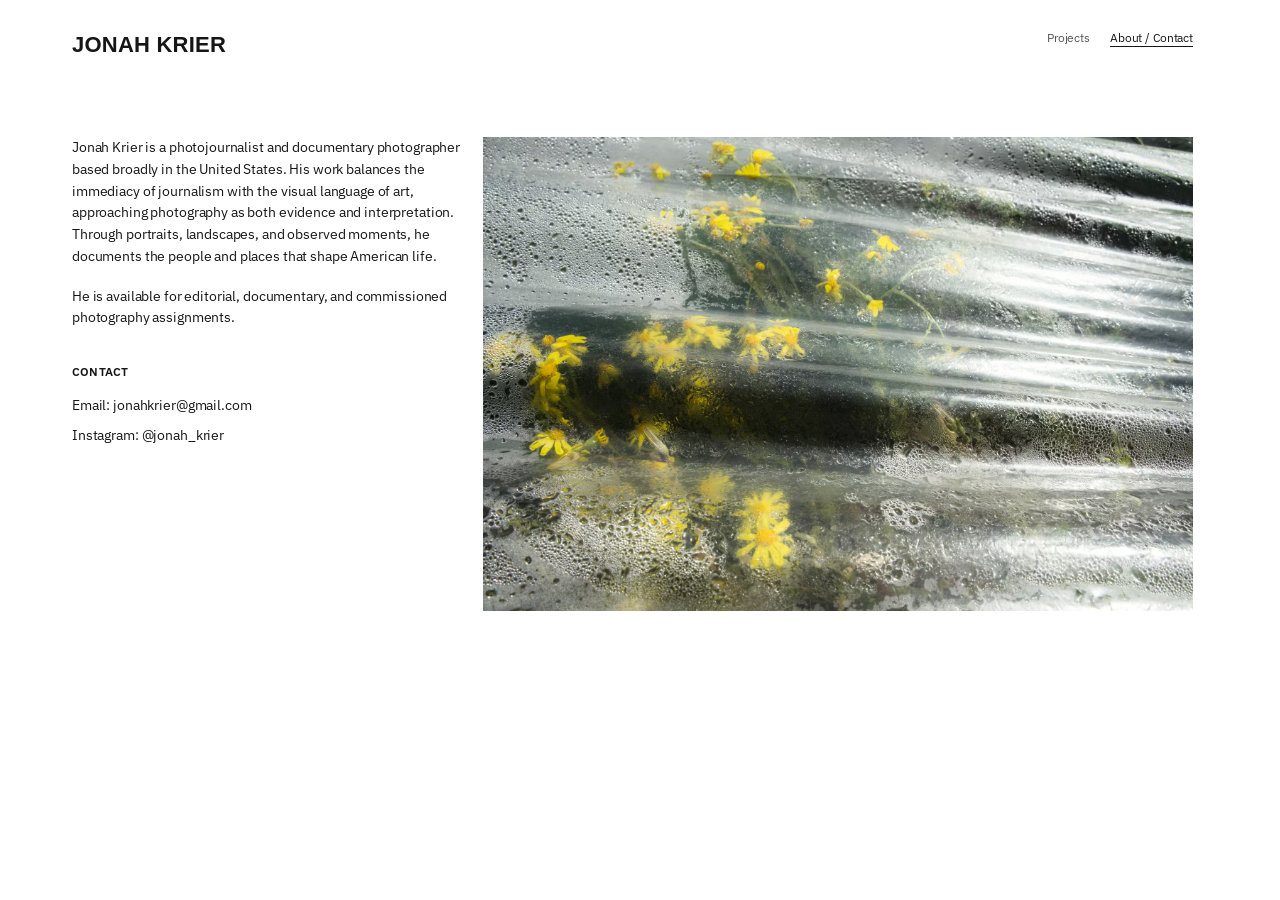
==== info.html @ 48ac5b88 "Initial portfolio site" ====
<!doctype html>
<html lang="en">
  <head>
    <meta charset="UTF-8" />
    <meta name="viewport" content="width=device-width, initial-scale=1.0" />
    <title>About / Contact — Jonah Krier</title>
    <meta
      name="description"
      content="About and contact information for photographer Jonah Krier."
    />
    <meta property="og:title" content="About / Contact — Jonah Krier" />
    <meta
      property="og:description"
      content="About and contact information for photographer Jonah Krier."
    />
    <meta property="og:type" content="website" />
    <meta property="og:image" content="Images/Info/Info_001_DSC02620.avif" />
    <link rel="icon" href="favicon.svg" type="image/svg+xml" />
    <link rel="preconnect" href="https://fonts.googleapis.com" />
    <link rel="preconnect" href="https://fonts.gstatic.com" crossorigin />
    <link
      href="https://fonts.googleapis.com/css2?family=IBM+Plex+Sans:wght@400;600;700&display=swap"
      rel="stylesheet"
    />
    <link rel="stylesheet" href="styles.css" />
  </head>
  <body class="info-page-body">
    <div class="page-shell">
      <div class="mobile-header">
        <a class="brand" href="index.html">JONAH KRIER</a>
        <button class="menu-toggle" type="button" aria-expanded="false" aria-controls="primary-nav">
          <span></span>
          <span></span>
          <span></span>
        </button>
      </div>

      <aside class="sidebar" id="sidebar"></aside>

      <header class="project-header">
        <nav class="site-nav" id="primary-nav" aria-label="Primary">
          <div class="nav-dropdown">
            <a href="selected-works.html">Projects</a>
            <div class="dropdown-menu" aria-label="Projects submenu">
              <a href="selected-works.html">Selected Works</a>
            </div>
          </div>
          <a class="is-active" href="info.html">About / Contact</a>
        </nav>
      </header>

      <main class="info-page">
        <section class="info-copy">
          <p>
            Jonah Krier is a photojournalist and documentary photographer based 
            broadly in the United States. His work balances the immediacy of journalism 
            with the visual language of art, approaching photography as both evidence and 
            interpretation. Through portraits, landscapes, and observed moments, he 
            documents the people and places that shape American life.
          </p>
          <p>
            He is available for editorial, documentary, and commissioned 
            photography assignments.
          </p>

          <section class="contact-block" aria-label="Contact">
            <h1>Contact</h1>
            <p>Email: <a href="mailto:jonahkrier@gmail.com">jonahkrier@gmail.com</a></p>
            <p>
              Instagram:
              <a href="https://www.instagram.com/jonah_krier/" target="_blank" rel="noreferrer">
                @jonah_krier
              </a>
            </p>
          </section>
        </section>

        <figure class="info-image">
          <img src="Images/Info/Info_001_DSC02620.avif" alt="Photograph by Jonah Krier" />
        </figure>
      </main>
    </div>

    <script src="data/projects.js"></script>
    <script src="script.js"></script>
  </body>
</html>
---- styles.css ----
:root {
  color-scheme: light;
  --ink: #161616;
  --muted: #555;
  --line: #e7e7e7;
  --paper: #fff;
}

* {
  box-sizing: border-box;
}

html {
  scroll-behavior: smooth;
  scrollbar-gutter: stable;
}

body {
  margin: 0;
  background: var(--paper);
  color: var(--ink);
  font-family: "IBM Plex Sans", "Helvetica Neue", Helvetica, Arial, sans-serif;
  font-size: 13px;
  line-height: 1.45;
  letter-spacing: -0.01em;
}

body.menu-open {
  overflow: hidden;
}

body.lightbox-open {
  overflow: hidden;
}

.selected-works-page {
  overflow-x: hidden;
}

.selected-works-page .page-shell {
  margin-bottom: 29px;
}

a {
  color: inherit;
  text-decoration: none;
}

.page-shell {
  display: grid;
  grid-template-columns: 229px minmax(0, 1fr);
  grid-template-rows: auto 1fr;
  column-gap: 0;
  width: calc(100% - 144px);
  margin: 29px 72px 72px;
}

.sidebar {
  display: contents;
}

.brand {
  grid-column: 1;
  grid-row: 1;
  align-self: start;
  font-family: "Helvetica Neue", Helvetica, Arial, sans-serif;
  font-size: 22px;
  font-weight: 700;
  letter-spacing: 0.01em;
}

.mobile-header {
  display: contents;
}

.mobile-header .brand {
  grid-column: 1;
  grid-row: 1;
}

.sidebar nav {
  grid-column: 1;
  grid-row: 2;
  display: grid;
  align-self: start;
  align-content: start;
  justify-items: start;
  gap: 14px;
  color: var(--muted);
  font-size: 13px;
}

.sidebar nav button:hover,
.sidebar nav button:focus-visible,
.site-nav a:hover,
.site-nav a:focus-visible,
.view-button:hover,
.view-button:focus-visible {
  color: var(--ink);
}

main {
  grid-column: 2;
  grid-row: 2;
  min-width: 0;
  animation: page-content-fade-in 220ms ease-out both;
}

.info-page {
  grid-column: 1 / 3;
  display: grid;
  grid-template-columns: 229px minmax(0, 1fr) minmax(260px, 710px);
  gap: 0;
  align-items: start;
  width: 100%;
}

.info-copy {
  grid-column: 1 / 3;
  justify-self: start;
  width: min(560px, 100%);
  font-size: 14px;
  line-height: 1.55;
}

.info-copy p {
  margin: 0 0 18px;
}

.contact-block {
  margin-top: 34px;
}

.contact-block h1 {
  margin: 0 0 14px;
  font-size: 12px;
  font-weight: 600;
  letter-spacing: 0.02em;
  text-transform: uppercase;
}

.contact-block p {
  margin-bottom: 8px;
}

.info-image {
  grid-column: 3;
  width: 100%;
  margin: 0;
}

.info-image img {
  display: block;
  width: 100%;
  height: auto;
}

.project-header {
  grid-column: 2;
  grid-row: 1;
  display: flex;
  justify-content: flex-end;
  align-items: baseline;
  margin-bottom: 91px;
}

.home-page .project-header {
  margin-bottom: 77px;
}

.selected-works-page .project-header {
  margin-bottom: 78px;
}

.site-nav {
  display: flex;
  gap: 20px;
  color: var(--muted);
  font-size: 12px;
}

.site-nav .is-active {
  color: var(--ink);
  text-decoration: underline;
  text-underline-offset: 4px;
}

.nav-dropdown {
  position: relative;
}

.dropdown-menu {
  position: absolute;
  top: calc(100% + 10px);
  left: 0;
  display: grid;
  gap: 8px;
  min-width: 110px;
  opacity: 0;
  visibility: hidden;
  transition:
    opacity 140ms ease-out,
    visibility 140ms ease-out;
}

.nav-dropdown:hover .dropdown-menu,
.nav-dropdown:focus-within .dropdown-menu {
  opacity: 1;
  visibility: visible;
}

.view-button {
  border: 0;
  background: transparent;
  color: var(--muted);
  padding: 0;
  font: inherit;
  cursor: pointer;
  text-align: left;
}

.view-button.is-active {
  color: var(--ink);
  font-weight: 700;
}

.panel {
  display: none;
}

.panel.is-active {
  display: block;
  animation: panel-fade-in 180ms ease-out both;
}

.carousel {
  position: relative;
  width: 75%;
  margin: 0;
}

.selected-works-page .carousel {
  width: 75%;
  margin-left: calc((100% - 75%) / 3);
  margin-right: 0;
}

.home-page {
  height: 100vh;
  overflow: hidden;
}

.home-page .page-shell {
  height: calc(100vh - 58px);
  margin-bottom: 29px;
}

.home-carousel-wrap {
  grid-column: 1 / 3;
  grid-row: 2;
  min-height: 0;
  display: flex;
  align-items: center;
  justify-content: center;
}

.home-carousel {
  width: min(59.4vw, 891px);
}

.carousel-advance {
  display: block;
  width: 100%;
  border: 0;
  padding: 0;
  background: transparent;
  cursor: pointer;
}

.carousel-advance:focus {
  outline: none;
}

.carousel-frame {
  position: relative;
  display: block;
  overflow: hidden;
}

.carousel-image {
  display: block;
  width: 100%;
  height: auto;
}

.carousel-image.is-entering {
  position: absolute;
  inset: 0;
}

.carousel-image.is-entering {
  opacity: 1;
  filter: blur(3px);
}

.carousel-image.is-entering.is-active {
  animation: blur-reveal 420ms ease-out forwards;
}

.carousel-image.is-leaving {
  opacity: 0;
}

.carousel-count {
  position: absolute;
  top: calc(100% + 3px);
  left: 0;
  color: var(--muted);
  font-size: 12px;
  text-align: left;
}

@keyframes blur-reveal {
  0% {
    filter: blur(3px);
  }

  100% {
    filter: blur(0);
  }
}

@keyframes panel-fade-in {
  from {
    opacity: 0;
  }

  to {
    opacity: 1;
  }
}

@keyframes page-content-fade-in {
  from {
    opacity: 0;
  }

  to {
    opacity: 1;
  }
}

figcaption {
  margin-top: 8px;
  color: var(--muted);
  font-size: 12px;
}

.about-panel {
  max-width: 650px;
  color: #222;
  font-size: 14px;
  line-height: 1.55;
}

.about-panel p {
  margin: 0 0 18px;
}

.thumbnail-panel.is-active {
  display: grid;
  grid-template-columns: repeat(3, minmax(0, 1fr));
  gap: 13px;
}

.thumbnail-panel button {
  border: 0;
  padding: 0;
  background: transparent;
  cursor: pointer;
}

.thumbnail-panel button:focus {
  outline: none;
}

.thumbnail-panel img {
  display: block;
  width: 100%;
  aspect-ratio: 3 / 2;
  object-fit: cover;
}

.menu-toggle {
  display: none;
}

.lightbox {
  border: 0;
  padding: 0;
  background: transparent;
  outline: none;
}

.lightbox-focus-anchor {
  position: fixed;
  width: 1px;
  height: 1px;
  padding: 0;
  border: 0;
  opacity: 0;
  pointer-events: none;
}

.lightbox::backdrop {
  background: rgba(255, 255, 255, 0.88);
}

.lightbox-image {
  display: block;
  max-width: min(88vw, 1100px);
  max-height: 88vh;
}

.lightbox-frame:focus,
.lightbox-image:focus,
.lightbox:focus {
  outline: none;
}

.lightbox-image.is-transitioning {
  animation: blur-reveal 420ms ease-out forwards;
}

.lightbox-count {
  display: block;
  margin-top: 3px;
  color: var(--muted);
  font-size: 12px;
  text-align: left;
}

.lightbox-close {
  position: fixed;
  top: 18px;
  right: 24px;
  border: 0;
  background: transparent;
  color: var(--ink);
  font-size: 2rem;
  cursor: pointer;
}

.lightbox-nav {
  position: fixed;
  top: 50%;
  border: 0;
  background: transparent;
  color: var(--ink);
  font-size: 2rem;
  line-height: 1;
  transform: translateY(-50%);
  cursor: pointer;
}

.lightbox-close:focus,
.lightbox-nav:focus {
  outline: none;
}

.lightbox-prev {
  left: 24px;
}

.lightbox-next {
  right: 24px;
}

@media (max-width: 800px) {
  html {
    scrollbar-gutter: auto;
  }

  .menu-toggle {
    position: relative;
    z-index: 4;
    top: 0;
    right: 0;
    display: grid;
    gap: 6px;
    place-content: center;
    width: 32px;
    height: 23px;
    border: 0;
    background: var(--paper);
    padding: 0;
    margin: 0;
    line-height: 1;
    transform: none;
  }

  .menu-toggle::before {
    content: "";
    position: absolute;
    inset: -11px -8px;
  }

  .menu-toggle span {
    display: block;
    width: 32px;
    height: 1.5px;
    background: var(--ink);
    transition:
      transform 180ms ease,
      opacity 180ms ease;
  }

  .menu-toggle.is-open span:nth-child(1) {
    transform: translateY(7.5px) rotate(45deg);
  }

  .menu-toggle.is-open span:nth-child(2) {
    opacity: 0;
  }

  .menu-toggle.is-open span:nth-child(3) {
    transform: translateY(-7.5px) rotate(-45deg);
  }

  .page-shell {
    display: block;
    width: calc(100% - 32px);
    max-width: 680px;
    margin: 72px auto 72px;
  }

  .sidebar {
    display: block;
  }

  .mobile-header {
    display: flex;
    align-items: center;
    justify-content: space-between;
  }


  .brand {
    position: relative;
    z-index: 4;
    display: inline-block;
    width: fit-content;
  }

  .project-header {
    position: fixed;
    inset: 0;
    z-index: 2;
    display: flex;
    align-items: center;
    justify-content: center;
    margin-bottom: 0;
    padding: 0;
    background: var(--paper);
    min-height: 100dvh;
    opacity: 0;
    visibility: hidden;
    transition:
      opacity 220ms ease-out,
      visibility 220ms ease-out;
  }

  .project-header.is-open {
    opacity: 1;
    visibility: visible;
  }

  .info-image {
    width: 100%;
  }

  .info-page {
    display: block;
  }

  .info-copy {
    margin-top: 28px;
  }

  .site-nav {
    display: grid;
    gap: 24px;
    justify-items: center;
    font-size: 28px;
    color: var(--ink);
    opacity: 0;
    transition: opacity 220ms ease-out 40ms;
  }

  .project-header.is-open .site-nav {
    opacity: 1;
  }

  .dropdown-menu {
    position: static;
    display: grid;
    gap: 14px;
    min-width: 0;
    opacity: 1;
    visibility: visible;
    transition: none;
    margin-top: 14px;
    justify-items: center;
    font-size: 18px;
  }

  .thumbnail-panel.is-active {
    grid-template-columns: repeat(2, minmax(0, 1fr));
    gap: 12px;
  }

  .lightbox-image {
    max-width: calc(100vw - 32px);
    max-height: calc(100dvh - 124px);
  }

  .lightbox-nav {
    display: none;
  }

  .lightbox-close {
    font-size: 2.75rem;
  }

  .lightbox-open .menu-toggle {
    display: none;
  }

  .lightbox {
    display: none;
    align-items: center;
    justify-content: center;
    width: 100vw;
    height: 100dvh;
    max-width: 100vw;
    overflow: hidden;
  }

  .lightbox[open] {
    display: flex;
  }

  .lightbox-frame {
    max-width: 100%;
  }

  .lightbox-frame.is-portrait {
    margin-top: 72px;
    align-self: flex-start;
  }

  .lightbox-frame.is-landscape {
    margin-top: 18px;
    align-self: center;
  }

  .selected-works-page .page-shell {
    display: grid;
    grid-template-columns: 1fr;
    grid-template-rows: auto auto 1fr;
    width: calc(100% - 32px);
    max-width: 680px;
    margin: 24px auto 72px;
  }

  .selected-works-page .sidebar {
    display: contents;
    position: static;
    width: auto;
    padding: 0;
    transform: none;
    background: transparent;
    border: 0;
  }

  .selected-works-page .brand {
    grid-column: auto;
    grid-row: auto;
  }

  .selected-works-page .sidebar nav {
    grid-column: 1;
    grid-row: 2;
    display: flex;
    gap: 18px;
    margin-top: 70px;
  }

  .selected-works-page main {
    grid-column: 1;
    grid-row: 3;
    margin-top: 24px;
  }

  .selected-works-page .carousel {
    width: 100%;
    margin-left: 0;
    margin-right: 0;
  }

  .home-page .page-shell,
  .info-page-body .page-shell {
    margin-top: 24px;
  }

  .info-page-body .page-shell {
    margin-bottom: 24px;
  }

  .info-page-body .info-page {
    margin-top: 60px;
  }

  .home-page .home-carousel-wrap {
    margin-top: 76px;
  }

  .home-page .home-carousel {
    width: 100%;
  }
}

@media (min-width: 801px) and (max-width: 1100px) {
  .info-page {
    column-gap: 32px;
  }

  .info-copy {
    width: min(480px, 100%);
  }

  .selected-works-page .carousel {
    width: 88%;
  }
}
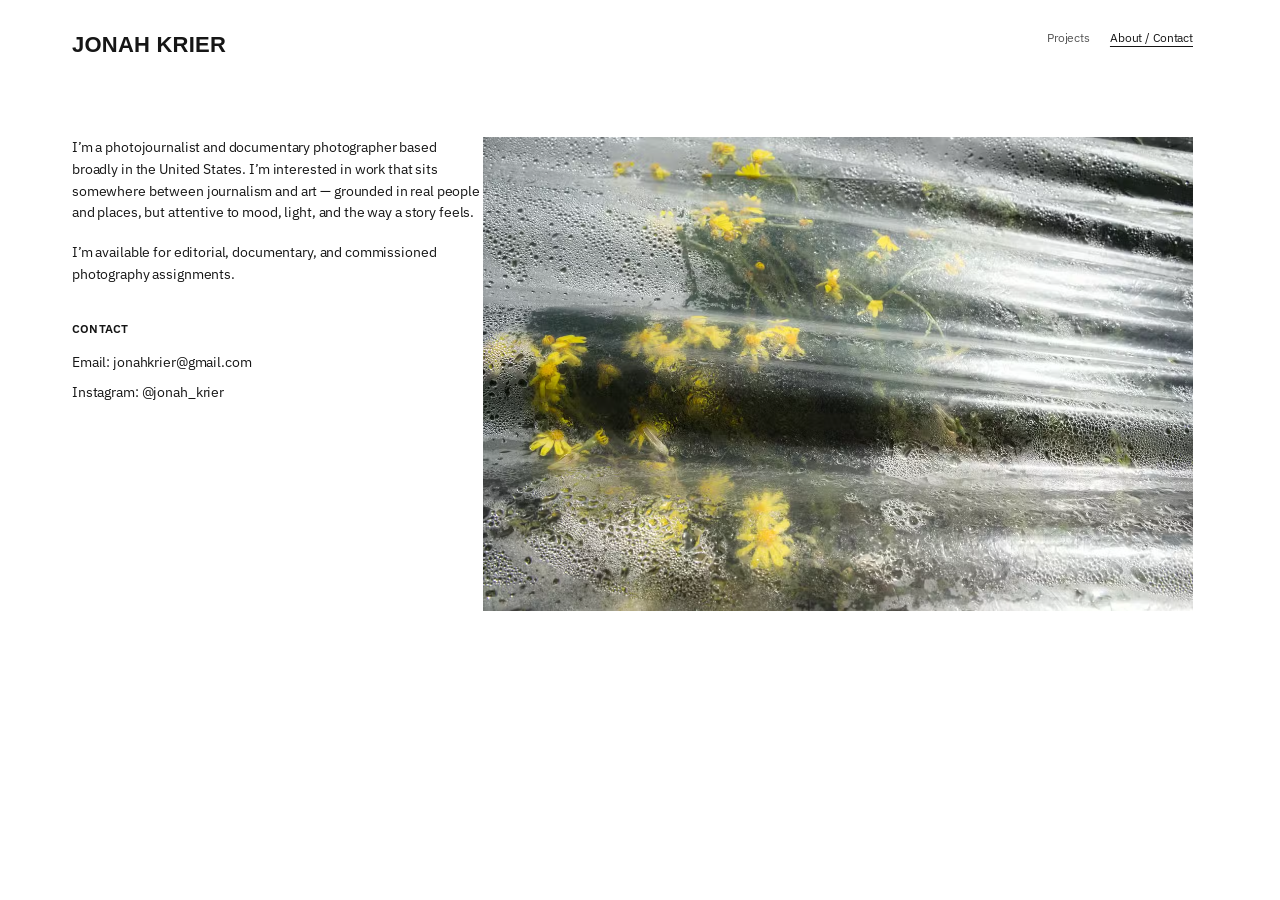
==== commit c43e0533: "Update info page bio" ====
--- a/info.html
+++ b/info.html
@@ -52,15 +52,14 @@
       <main class="info-page">
         <section class="info-copy">
           <p>
-            Jonah Krier is a photojournalist and documentary photographer based 
-            broadly in the United States. His work balances the immediacy of journalism 
-            with the visual language of art, approaching photography as both evidence and 
-            interpretation. Through portraits, landscapes, and observed moments, he 
-            documents the people and places that shape American life.
+            I’m a photojournalist and documentary photographer based broadly in the
+            United States. I’m interested in work that sits somewhere between journalism
+            and art — grounded in real people and places, but attentive to mood, light,
+            and the way a story feels.
           </p>
           <p>
-            He is available for editorial, documentary, and commissioned 
-            photography assignments.
+            I’m available for editorial, documentary, and commissioned photography
+            assignments.
           </p>
 
           <section class="contact-block" aria-label="Contact">
--- a/styles.css
+++ b/styles.css
@@ -31,6 +31,12 @@
 
 body.lightbox-open {
   overflow: hidden;
+}
+
+html.is-scroll-locked,
+body.is-scroll-locked {
+  overflow: hidden;
+  overscroll-behavior: none;
 }
 
 .selected-works-page {
@@ -397,9 +403,23 @@
 
 .lightbox {
   border: 0;
+  margin: 0;
   padding: 0;
   background: transparent;
   outline: none;
+}
+
+.lightbox[open] {
+  position: fixed;
+  inset: 0;
+  display: flex;
+  align-items: center;
+  justify-content: center;
+  width: 100vw;
+  max-width: none;
+  height: 100vh;
+  max-height: none;
+  overflow: hidden;
 }
 
 .lightbox-focus-anchor {
@@ -429,7 +449,19 @@
 }
 
 .lightbox-image.is-transitioning {
-  animation: blur-reveal 420ms ease-out forwards;
+  animation: lightbox-reveal 180ms ease-out forwards;
+}
+
+@keyframes lightbox-reveal {
+  from {
+    opacity: 0.92;
+    filter: none;
+  }
+
+  to {
+    opacity: 1;
+    filter: none;
+  }
 }
 
 .lightbox-count {
@@ -438,6 +470,10 @@
   color: var(--muted);
   font-size: 12px;
   text-align: left;
+}
+
+.lightbox-frame:not(.is-loaded) .lightbox-count {
+  visibility: hidden;
 }
 
 .lightbox-close {
@@ -616,7 +652,7 @@
 
   .thumbnail-panel.is-active {
     grid-template-columns: repeat(2, minmax(0, 1fr));
-    gap: 12px;
+    gap: 6px;
   }
 
   .lightbox-image {
@@ -637,13 +673,26 @@
   }
 
   .lightbox {
+    position: fixed;
+    inset: 0;
     display: none;
     align-items: center;
     justify-content: center;
+    min-width: 100vw;
     width: 100vw;
+    max-width: none;
+    min-height: 100vh;
+    min-height: 100dvh;
+    height: 100vh;
     height: 100dvh;
-    max-width: 100vw;
+    max-height: none;
+    background: rgba(255, 255, 255, 0.88);
     overflow: hidden;
+    overscroll-behavior: contain;
+  }
+
+  .lightbox::backdrop {
+    background: transparent;
   }
 
   .lightbox[open] {
@@ -662,6 +711,23 @@
   .lightbox-frame.is-landscape {
     margin-top: 18px;
     align-self: center;
+  }
+
+  @media (orientation: landscape) {
+    .lightbox-image {
+      max-width: calc(100vw - 32px);
+      max-height: calc(100dvh - 28px);
+    }
+
+    .lightbox-frame.is-landscape,
+    .lightbox-frame.is-portrait {
+      align-self: center;
+      margin-top: 0;
+    }
+
+    .lightbox-count {
+      display: none;
+    }
   }
 
   .selected-works-page .page-shell {
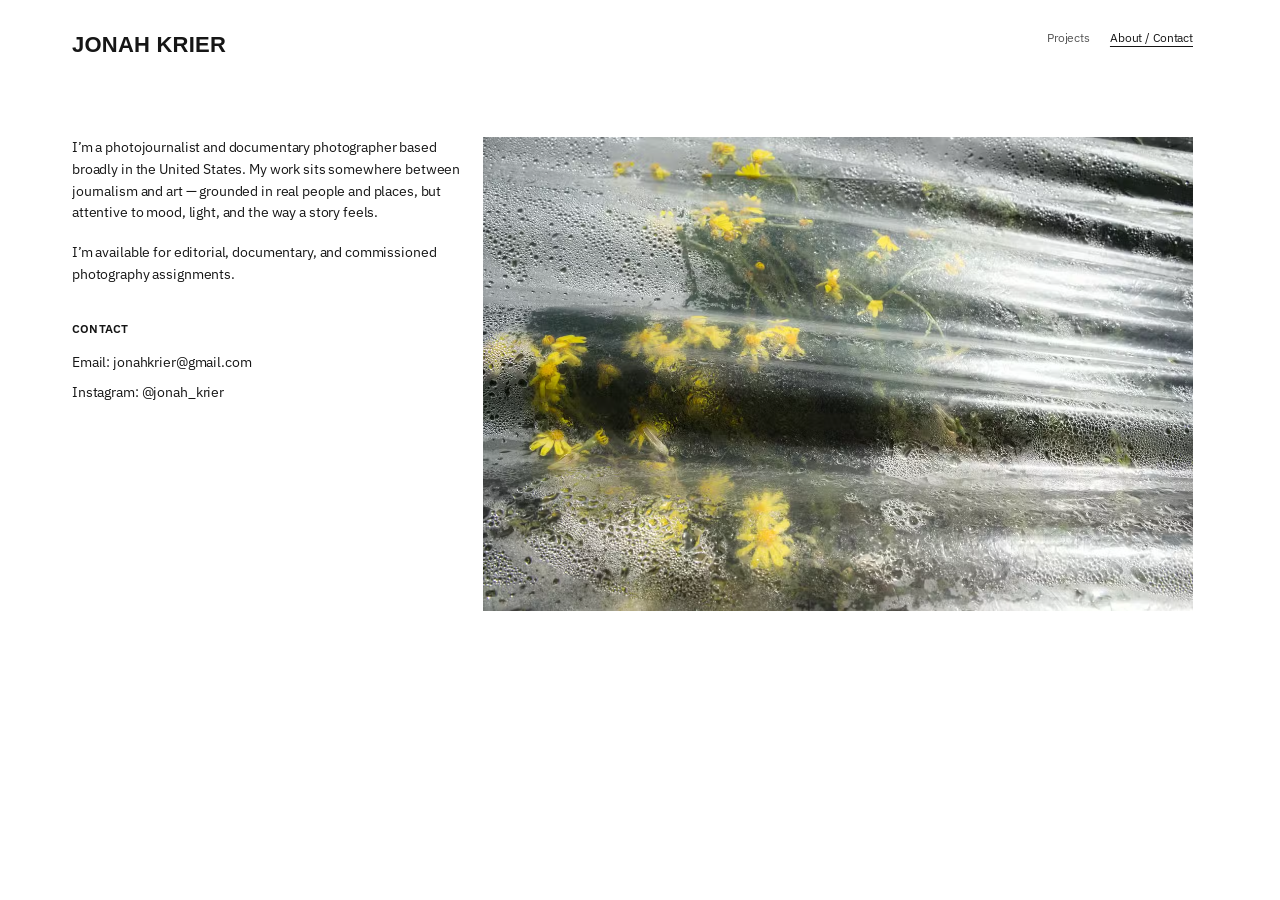
==== commit aed64f7f: "Revise info page bio" ====
--- a/info.html
+++ b/info.html
@@ -53,9 +53,9 @@
         <section class="info-copy">
           <p>
             I’m a photojournalist and documentary photographer based broadly in the
-            United States. I’m interested in work that sits somewhere between journalism
-            and art — grounded in real people and places, but attentive to mood, light,
-            and the way a story feels.
+            United States. My work sits somewhere between journalism and art — grounded
+            in real people and places, but attentive to mood, light, and the way a story
+            feels.
           </p>
           <p>
             I’m available for editorial, documentary, and commissioned photography
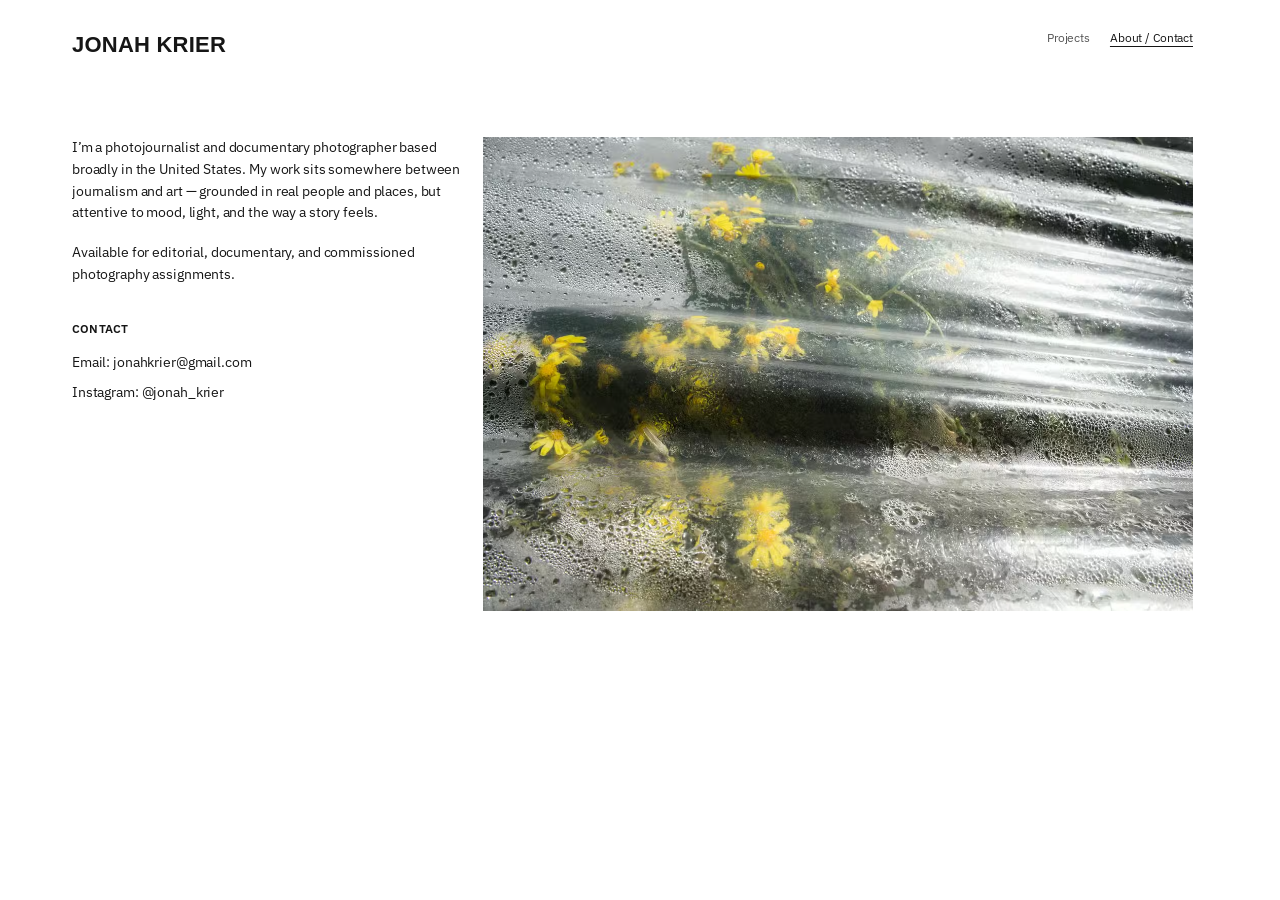
==== commit 92444b84: "Refine info availability line" ====
--- a/info.html
+++ b/info.html
@@ -58,7 +58,7 @@
             feels.
           </p>
           <p>
-            I’m available for editorial, documentary, and commissioned photography
+            Available for editorial, documentary, and commissioned photography
             assignments.
           </p>
 
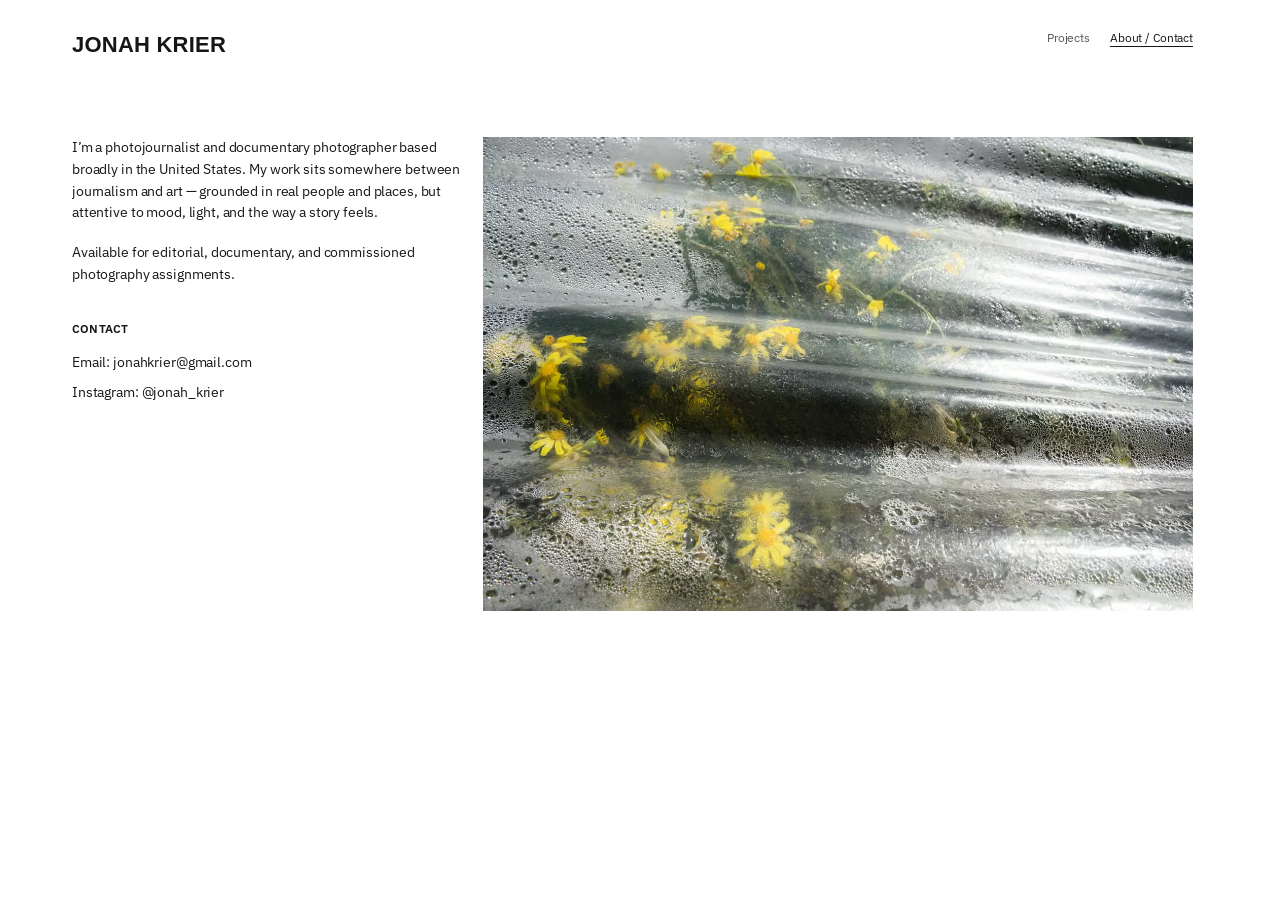
==== commit 97fe8d46: "Automate portfolio sync from darktable" ====
--- a/info.html
+++ b/info.html
@@ -14,8 +14,8 @@
       content="About and contact information for photographer Jonah Krier."
     />
     <meta property="og:type" content="website" />
-    <meta property="og:image" content="Images/Info/Info_001_DSC02620.avif" />
-    <link rel="icon" href="favicon.svg" type="image/svg+xml" />
+    <meta property="og:image" content="Images/Generated/Info/DSC02620-dt48254v0-aea4f29eb3e1.avif" />
+    <link rel="icon" href="favicon-48.png" sizes="48x48" type="image/png" />
     <link rel="preconnect" href="https://fonts.googleapis.com" />
     <link rel="preconnect" href="https://fonts.gstatic.com" crossorigin />
     <link
@@ -75,7 +75,7 @@
         </section>
 
         <figure class="info-image">
-          <img src="Images/Info/Info_001_DSC02620.avif" alt="Photograph by Jonah Krier" />
+          <img src="Images/Generated/Info/DSC02620-dt48254v0-aea4f29eb3e1.avif" alt="Photograph by Jonah Krier" />
         </figure>
       </main>
     </div>
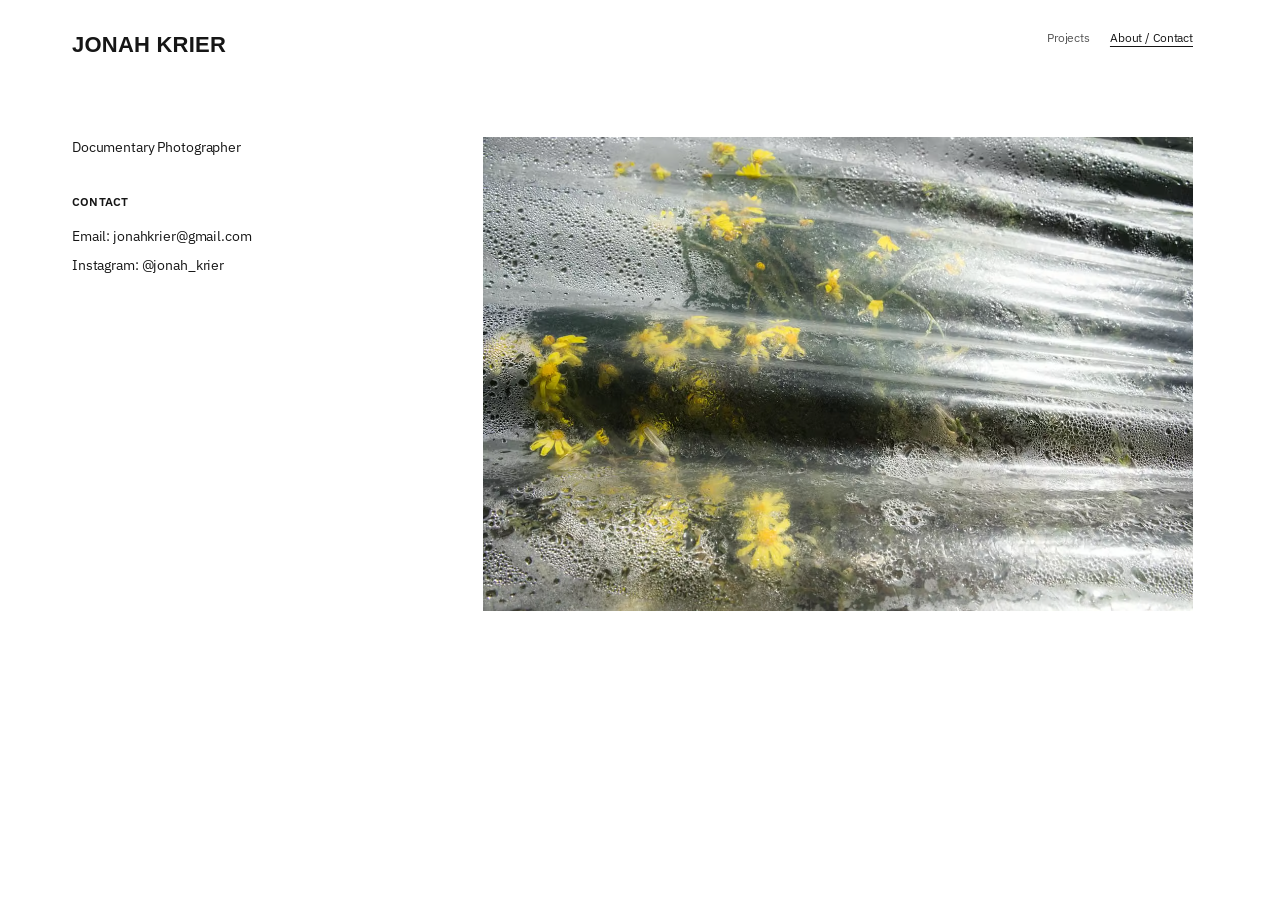
==== commit 5b926e72: "Refresh favicon and Info copy" ====
--- a/info.html
+++ b/info.html
@@ -15,7 +15,7 @@
     />
     <meta property="og:type" content="website" />
     <meta property="og:image" content="Images/Generated/Info/DSC02620-dt48254v0-aea4f29eb3e1.avif" />
-    <link rel="icon" href="favicon-48.png" sizes="48x48" type="image/png" />
+    <link rel="icon" href="/favicon-96.png" sizes="96x96" type="image/png" />
     <link rel="preconnect" href="https://fonts.googleapis.com" />
     <link rel="preconnect" href="https://fonts.gstatic.com" crossorigin />
     <link
@@ -52,14 +52,7 @@
       <main class="info-page">
         <section class="info-copy">
           <p>
-            I’m a photojournalist and documentary photographer based broadly in the
-            United States. My work sits somewhere between journalism and art — grounded
-            in real people and places, but attentive to mood, light, and the way a story
-            feels.
-          </p>
-          <p>
-            Available for editorial, documentary, and commissioned photography
-            assignments.
+            Documentary Photographer
           </p>
 
           <section class="contact-block" aria-label="Contact">
--- a/styles.css
+++ b/styles.css
@@ -290,13 +290,17 @@
 .carousel-frame {
   position: relative;
   display: block;
+  aspect-ratio: 3 / 2;
+  background: var(--paper);
   overflow: hidden;
 }
 
 .carousel-image {
   display: block;
   width: 100%;
-  height: auto;
+  height: 100%;
+  object-fit: contain;
+  object-position: center;
 }
 
 .carousel-image.is-entering {
@@ -380,10 +384,12 @@
 }
 
 .thumbnail-panel button {
+  aspect-ratio: 3 / 2;
   border: 0;
   padding: 0;
-  background: transparent;
+  background: var(--paper);
   cursor: pointer;
+  overflow: hidden;
 }
 
 .thumbnail-panel button:focus {
@@ -393,8 +399,9 @@
 .thumbnail-panel img {
   display: block;
   width: 100%;
-  aspect-ratio: 3 / 2;
-  object-fit: cover;
+  height: 100%;
+  object-fit: contain;
+  object-position: center;
 }
 
 .menu-toggle {
